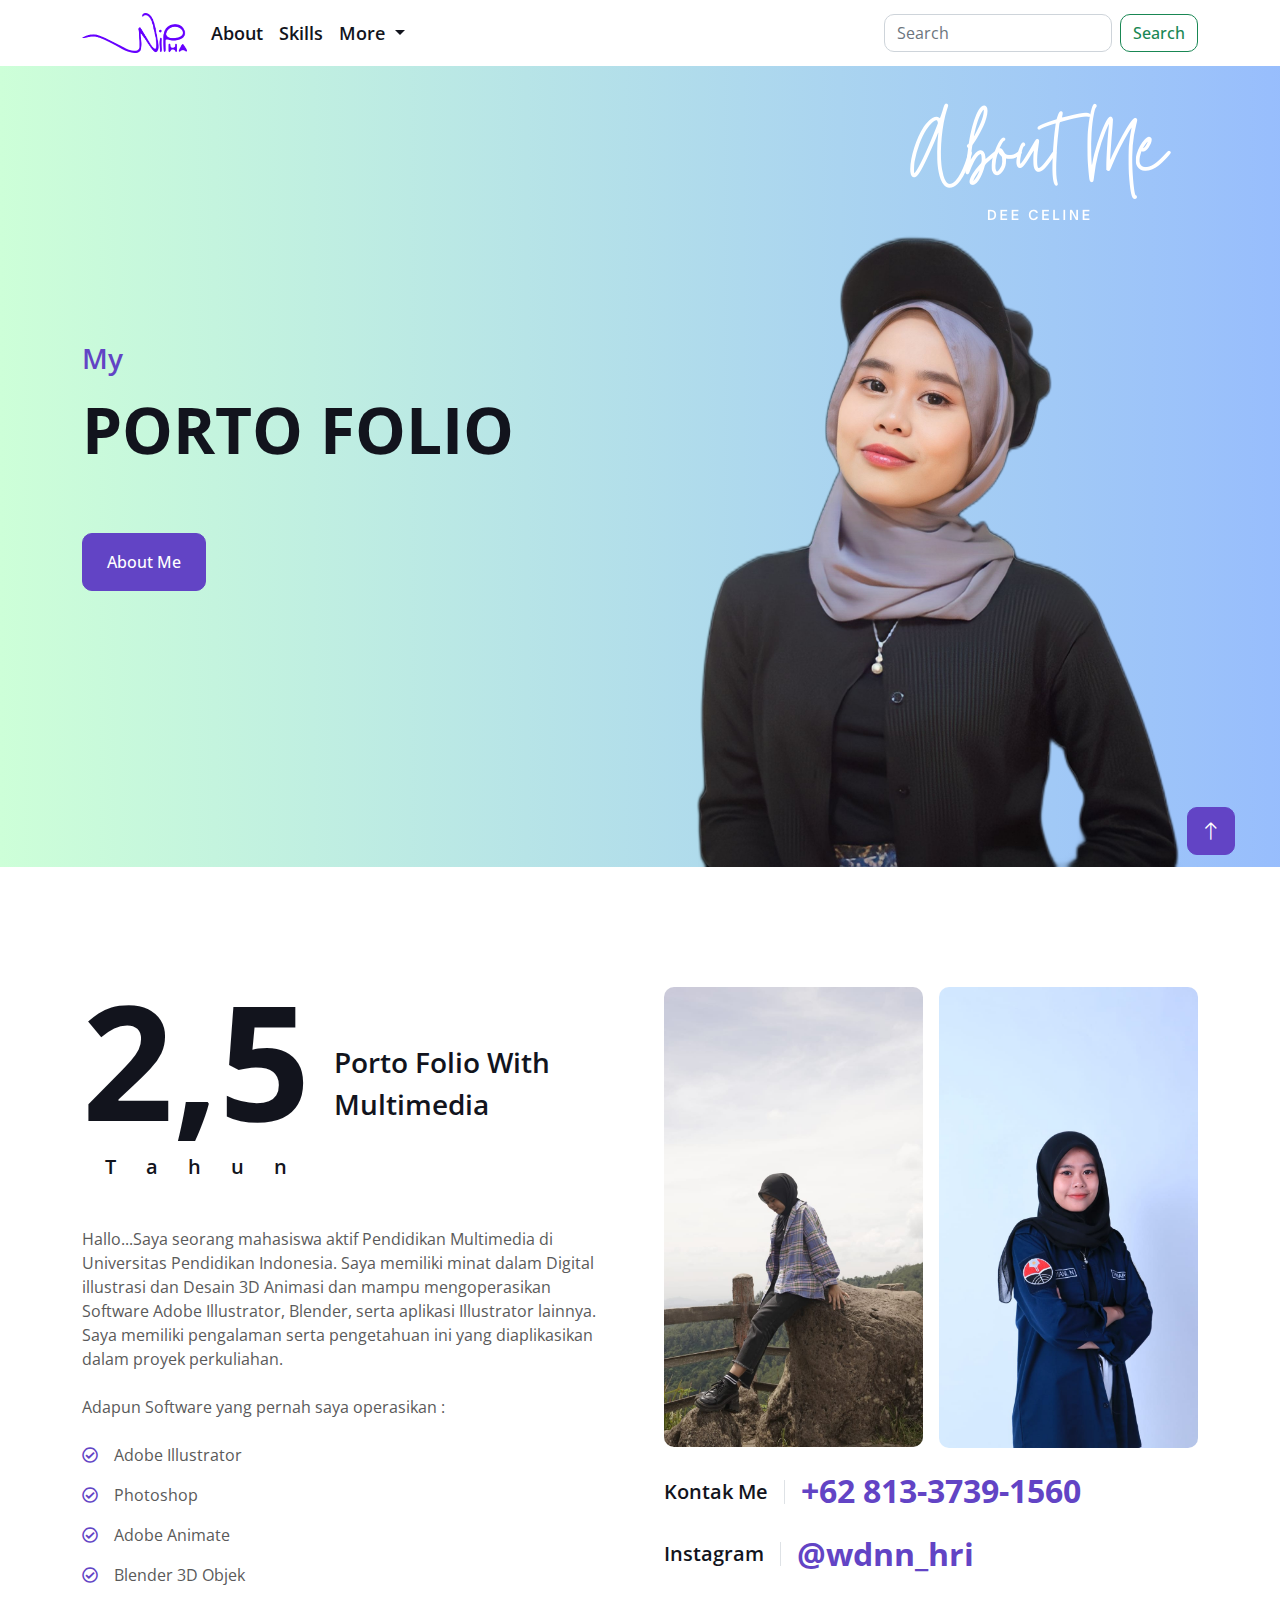
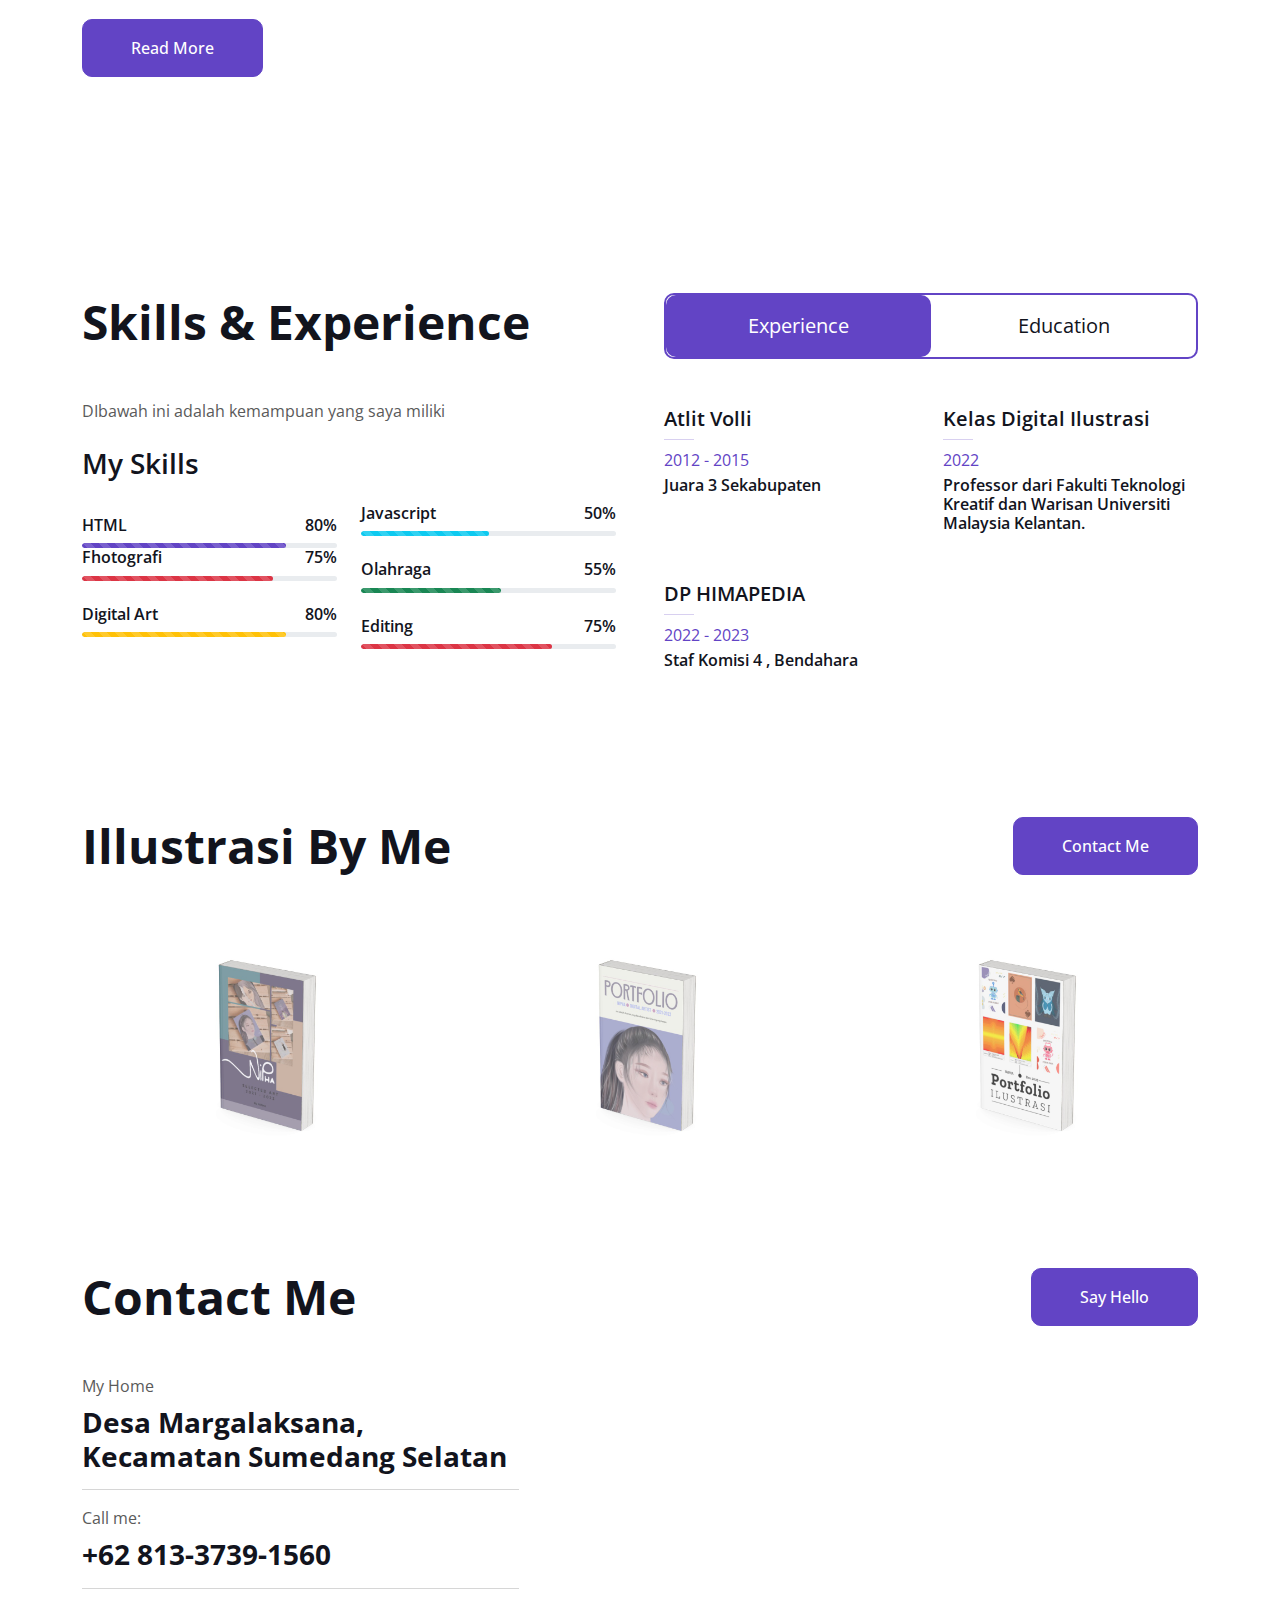
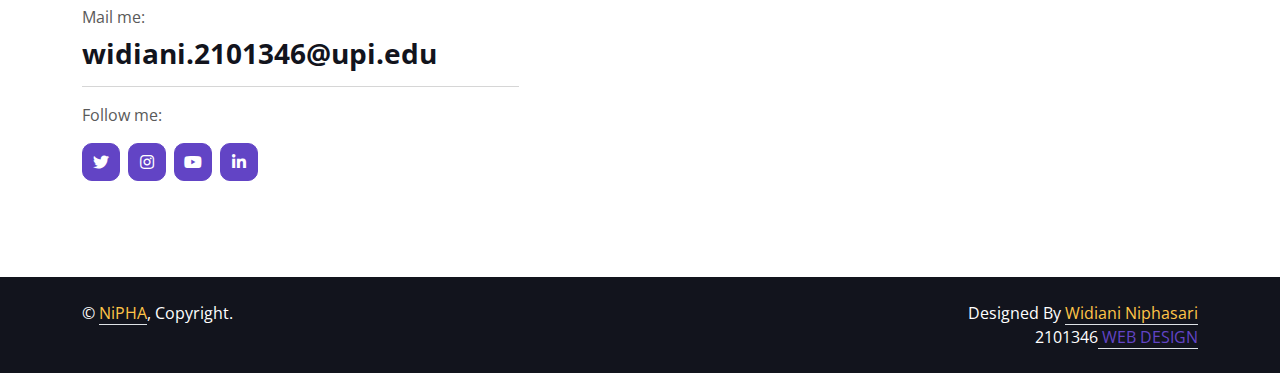
==== Desain Web.html @ c3474cd7 "portfolio" ====
<!DOCTYPE html>
<html>
<head>
  <!-- Required meta tags -->
    <meta charset="utf-8">
    <title>Hello </title>
    <!-- Required meta tags -->
    <meta content="width=device-width, initial-scale=1.0" name="viewport">
    <meta content="" name="keywords">
    <meta content="" name="description">

    <!-- Favicon -->
    <link href="img/favicon.ico" rel="icon">

    <!-- Google Web Fonts -->
    <link rel="preconnect" href="https://fonts.googleapis.com">
    <link rel="preconnect" href="https://fonts.gstatic.com" crossorigin>
    <link href="https://fonts.googleapis.com/css2?family=Open+Sans:wght@400;500;600;700;800&display=swap" rel="stylesheet"> 

    <!-- Icon Font Stylesheet -->
    <link href="https://cdnjs.cloudflare.com/ajax/libs/font-awesome/5.10.0/css/all.min.css" rel="stylesheet">
    <link href="https://cdn.jsdelivr.net/npm/bootstrap-icons@1.4.1/font/bootstrap-icons.css" rel="stylesheet">

    <!-- Libraries Stylesheet -->
    <link href="lib/animate/animate.min.css" rel="stylesheet">
    <link href="lib/lightbox/css/lightbox.min.css" rel="stylesheet">
    <link href="lib/owlcarousel/assets/owl.carousel.min.css" rel="stylesheet">

    <!-- Customized Bootstrap Stylesheet -->
    <link href="css/bootstrap.min.css" rel="stylesheet">

    <!-- Template Stylesheet -->
    <link href="css/style.css" rel="stylesheet">

    <!-- Bootstrap CSS -->
    <link href="C:\xampp1\htdocs\portfolio\css\bootstrap.min.css" rel="stylesheet">

</head>

<body data-bs-spy="scroll" data-bs-target=".navbar" data-bs-offset="51">

  <!-- Navbar Start -->

 <!--<nav  class="navbar navbar-expand-lg sticky-top " style="background : linear-gradient(#ccffff,#ffffff")> -->
  <nav  class="navbar navbar-expand-lg sticky-top" style="background :#FFFFFF">  
  <div class="container">
    <a class="navbar-brand" href="#home">
      <img src="img/Niphaaaa.png" width="105" height="40">
    </a>
    <button class="navbar-toggler" type="button" data-bs-toggle="collapse" data-bs-target="#navbarSupportedContent" aria-controls="navbarSupportedContent" aria-expanded="false" aria-label="Toggle navigation">
      <span class="navbar-toggler-icon"></span>
    </button>
    <div class="collapse navbar-collapse" id="navbarSupportedContent">
      <ul class="navbar-nav me-auto mb-0 mb-lg-0">
       
        <li class="nav-item">
          <a class="nav-link active" aria-current="page" href="#about">About</a>
        </li>
        <li class="nav-item">
          <a class="nav-link" href="#skill">Skills</a>
        </li>
        <li class="nav-item dropdown">
          <a class="nav-link dropdown-toggle" href="" role="button" data-bs-toggle="dropdown" aria-expanded="false">
            More
          </a>
          <ul class="dropdown-menu">        
            <li><a class="dropdown-item" href="Desain Web.html">Desain Web</a></li>
            <li><a class="dropdown-item" href="Fotografi.html">Fotografi</a></li>
            <li><a class="dropdown-item" href="Illustration.html">Illustrasi</a></li>
            <li><a class="dropdown-item" href="uiux.html">UI/UX</a></li>
          </ul>
        </li>
      </ul>
      <form class="d-flex" role="search">
        <input class="form-control me-2" type="search" placeholder="Search" aria-label="Search">
        <button class="btn btn-outline-success" type="submit">Search</button>
      </form>
    </div>
  </div>
</nav>

<!-- Navbar End -->


    <!-- Header Start -->
    <div class="container-fluid bg-light my-0 mt-0" id="home">
        <div class="container">
            <div class="row g-5 align-items-center">
                <div class="col-lg-6 py-6 pb-0 pt-lg-0">
                    <h3 class="text-primary mb-3">My</h3>
                    <h1 class="display-3 mb-3">PORTO FOLIO</h1>
                    <h2 class="typed-text-output d-inline"></h2>
                    <div class="d-flex align-items-center pt-5">
                        <a href="#about" class="btn btn-primary py-3 px-4 me-5">About Me</a>
                        </button>

                    </div>
                </div>
                <div class="col-lg-6">
                    <img class="img-fluid" src="img/me.png" alt="">
                </div>
            </div>
        </div>
    </div>
      
    <br>
    <!-- Header End -->
    

<!-- About Start -->
    <div class="container-xxl py-6" id="about">
        <div class="container">
            <div class="row g-5">
                <div class="col-lg-6 wow fadeInUp" data-wow-delay="0.1s">
                    <div class="d-flex align-items-center mb-5">
                        <div class="years flex-shrink-0 text-center me-4">
                            <h1 class="display-1 mb-0">2,5</h1>
                            <br>
                            <h5 class="mb-0">Tahun</h5>
                        </div>
                        <h3 class="lh-base mb-0">Porto Folio With Multimedia</h3>
                    </div>
                    <p class="mb-4">Hallo...Saya seorang mahasiswa aktif Pendidikan Multimedia di Universitas Pendidikan Indonesia. Saya memiliki minat dalam Digital illustrasi dan Desain 3D Animasi dan mampu mengoperasikan Software Adobe Illustrator, Blender, serta aplikasi Illustrator lainnya. Saya memiliki pengalaman serta pengetahuan ini yang diaplikasikan dalam proyek perkuliahan.</p>
                    <p class="mb-4">Adapun Software yang pernah saya operasikan : </p>
                    <p class="mb-3"><i class="far fa-check-circle text-primary me-3"></i>Adobe Illustrator</p>
                    <p class="mb-3"><i class="far fa-check-circle text-primary me-3"></i>Photoshop</p>
                    <p class="mb-3"><i class="far fa-check-circle text-primary me-3"></i>Adobe Animate</p>
                    <p class="mb-3"><i class="far fa-check-circle text-primary me-3"></i>Blender 3D Objek</p>
                    <a class="btn btn-primary py-3 px-5 mt-3" href="More.html">Read More</a> </button>
                </div>
                <div class="col-lg-6 wow fadeInUp" data-wow-delay="0.5s">
                    <div class="row g-3 mb-4">
                        <div class="col-sm-6">
                            <img class="img-fluid rounded" src="img/me3.jpg" alt="">
                        </div>
                        <div class="col-sm-6">
                            <img class="img-fluid rounded" src="img/me4.jpg" alt="">
                        </div>
                    </div>
                    <div class="d-flex align-items-center mb-3">
                        <h5 class="border-end pe-3 me-3 mb-0">Kontak Me</h5>
                        <h2 class="text-primary fw-bold mb-0" data-toggle="counter-up">+62 813-3739-1560</h2>
                    </div>
                    <p class="mb-4"></p>
                    <div class="d-flex align-items-center mb-3">
                        <h5 class="border-end pe-3 me-3 mb-0">Instagram </h5>
                        <h2 class="text-primary fw-bold mb-0" data-toggle="counter-up">@wdnn_hri</h2>
                    </div>
                    <p class="mb-0"></p>
                </div>
            </div>
        </div>
    </div>
    <br>
    <!-- About End -->

    <!-- Expertise Start -->
    <div class="container-xxl py-6 pb-5" id="skill">
        <div class="container">
            <div class="row g-5">
                <div class="col-lg-6 wow fadeInUp" data-wow-delay="0.1s">
                    <h1 class="display-5 mb-5">Skills & Experience</h1>
                    <p class="mb-4">DIbawah ini adalah kemampuan yang saya miliki</p>
                    <h3 class="mb-4">My Skills</h3>
                    
                  <!-- SKILLS START -->
                    <div class="row align-items-center">
                        <div class="col-md-6">
                            <div class="skill mb-4">
                                <div class="d-flex justify-content-between">
                                    <h6 class="font-weight-bold">HTML</h6>
                                    <h6 class="font-weight-bold">80%</h6>
                                </div>
                                   <div class="progress" role="progressbar" aria-label=" animated striped example " aria-valuenow="80" aria-valuemin="0" aria-valuemax="100">
                                 <div class="progress-bar progress-bar-striped progress-bar-animated" style="width: 80%"></div>
                            </div>

                             <div class="skill mb-4">
                                <div class="d-flex justify-content-between">
                                    <h6 class="font-weight-bold">Fhotografi</h6>
                                    <h6 class="font-weight-bold">75%</h6>
                                </div>
                                  <div class="progress" role="progressbar" aria-label="Danger Animated striped example" aria-valuenow="75" aria-valuemin="0" aria-valuemax="100">
                                 <div class="progress-bar progress-bar-striped progress-bar-animated bg-danger" style="width: 75%"></div>
                            </div>
                          </div>

                            <div class="skill mb-4">
                                <div class="d-flex justify-content-between">
                                    <h6 class="font-weight-bold">Digital Art</h6>
                                    <h6 class="font-weight-bold">80%</h6>
                                </div>
                                  <div class="progress" role="progressbar" aria-label="Warning Animated striped example" aria-valuenow="60" aria-valuemin="0" aria-valuemax="100">
                                 <div class="progress-bar progress-bar-striped progress-bar-animated bg-warning" style="width: 80%"></div>
                            </div>
                          </div>
                        </div>
                      </div>

                        <div class="col-md-6">
                            <div class="skill mb-4">
                                <div class="d-flex justify-content-between">
                                    <h6 class="font-weight-bold">Javascript</h6>
                                    <h6 class="font-weight-bold">50%</h6>
                                </div>
                                <div class="progress" role="progressbar" aria-label="info Animated striped example" aria-valuenow="50" aria-valuemin="0" aria-valuemax="100">
                                 <div class="progress-bar progress-bar-striped progress-bar-animated bg-info" style="width: 50%"></div>
                            </div>
                          </div>

                            <div class="skill mb-4">
                                <div class="d-flex justify-content-between">
                                    <h6 class="font-weight-bold">Olahraga</h6>
                                    <h6 class="font-weight-bold">55%</h6>
                                </div>
                               <div class="progress" role="progressbar" aria-label="Success Animated striped example" aria-valuenow="55" aria-valuemin="0" aria-valuemax="100">
                                 <div class="progress-bar progress-bar-striped progress-bar-animated bg-success" style="width: 55%"></div>
                            </div>
                          </div>

                            <div class="skill mb-4">
                                <div class="d-flex justify-content-between">
                                    <h6 class="font-weight-bold">Editing</h6>
                                    <h6 class="font-weight-bold">75%</h6>
                                </div>
                                <div class="progress" role="progressbar" aria-label="danger Animated striped example" aria-valuenow="75" aria-valuemin="0" aria-valuemax="100">
                                 <div class="progress-bar progress-bar-striped progress-bar-animated bg-danger" style="width: 75%"></div>
                            </div>
                          </div>
                        </div>
                    </div>
                </div>

                <!-- SKILLS END -->

                <div class="col-lg-6 wow fadeInUp" data-wow-delay="0.5s">
                    <ul class="nav nav-pills rounded border border-2 border-primary mb-5">
                        <li class="nav-item w-50">
                            <button class="nav-link w-100 py-3 fs-5 active" data-bs-toggle="pill" href="#tab-1">Experience</button>
                        </li>
                        <li class="nav-item w-50">
                            <button class="nav-link w-100 py-3 fs-5" data-bs-toggle="pill" href="#tab-2">Education</button>
                        </li>
                    </ul>

                    <!-- EXPERIENCE START -->
                    <div class="tab-content">
                        <div id="tab-1" class="tab-pane fade show p-0 active">
                            <div class="row gy-5 gx-4">
                                <div class="col-sm-6">
                                    <h5>Atlit Volli</h5>
                                    <hr class="text-primary my-2">
                                    <p class="text-primary mb-1">2012 - 2015</p>
                                    <h6 class="mb-0">Juara 3 Sekabupaten</h6>
                                </div>
                                <div class="col-sm-6">
                                    <h5>Kelas Digital Ilustrasi</h5>
                                    <hr class="text-primary my-2">
                                    <p class="text-primary mb-1">2022</p>
                                    <h6 class="mb-0">Professor dari Fakulti Teknologi Kreatif dan Warisan Universiti Malaysia Kelantan.</h6>
                                </div>
                                 <div class="col-sm-6">
                                    <h5>DP HIMAPEDIA</h5>
                                    <hr class="text-primary my-2">
                                    <p class="text-primary mb-1">2022 - 2023</p>
                                    <h6 class="mb-0">Staf Komisi 4 , Bendahara</h6>
                                </div>
                                 <div class="col-sm-6">
            
                                
                                </div>
                            </div>
                        </div>
                        <!-- EXPERIENCE END -->

                        <!-- EDUCATION STRART -->

                        <div id="tab-2" class="tab-pane fade show p-0">
                            <div class="row gy-5 gx-4">
                                <div class="col-sm-6">
                                    <h5>SD</h5>
                                    <hr class="text-primary my-2">
                                    <p class="text-primary mb-1">2009 - 2015</p>
                                    <h6 class="mb-0">MIN 2 Sumedang</h6>
                                </div>
                                <div class="col-sm-6">
                                    <h5>SMP</h5>
                                    <hr class="text-primary my-2">
                                    <p class="text-primary mb-1">2015 - 2018</p>
                                    <h6 class="mb-0">SMPN 7 Sumedang</h6>
                                </div>
                                <div class="col-sm-6">
                                    <h5>SMK</h5>
                                    <hr class="text-primary my-2">
                                    <p class="text-primary mb-1">2018 - 2021</p>
                                    <h6 class="mb-0">SMKN 2 Sumedang</h6>
                                </div>
                                <div class="col-sm-6">
                                    <h5>Pendidikan S1</h5>
                                    <hr class="text-primary my-2">
                                    <p class="text-primary mb-1">2021 - Sekarang</p>
                                    <h6 class="mb-0">Universitas Pendidikan Indonesia</h6>
                                </div>
                            </div>
                        </div>
                    </div>
                </div>
            </div>
        </div>
    </div>
     <!-- EDUCATION END -->

    <!-- Expertise End -->

    <!-- Skill Start -->
    <div class="container-xxl py-6 pb-5" id="friends">
        <div class="container">
            <div class="row g-5 mb-5 wow fadeInUp" data-wow-delay="0.1s">
                <div class="col-lg-6">
                    <h1 class="display-5 mb-0">Illustrasi By Me</h1>
                </div>
                <div class="col-lg-6 text-lg-end">
                    <a class="btn btn-primary py-3 px-5" href="#contact">Contact Me</a>
                </div>
            </div>
            <div class="row g-4">
                <div class="col-lg-4 col-md-6 wow fadeInUp" data-wow-delay="0.1s">
                    <div class="team-item position-relative">
                        <img class="img-fluid rounded" src="img/Il14.jpg" alt="">
                        <div class="team-text bg-white rounded-end p-4">
                            <div>
                                <a href="Illustration.html"><h5>Illustration 1</h5></a>
                                <span></span>
                            </div>
                            <i class="fa fa-arrow-right fa-2x text-primary"></i>
                        </div>
                    </div>
                </div>
              <!--  <div class="col-lg-4 col-md-6 wow fadeInUp" data-wow-delay="0.3s">
                    <div class="team-item position-relative">
                        <img class="img-fluid rounded" src="">
                        <div class="team-text bg-white rounded-end p-4">
                            <div>
                                <h5>Aset 2D Animasi</h5>
                                <span>Animasi Pendek By Me "Fall In Love"</span>
                            </div>
                            <i class="fa fa-arrow-right fa-2x text-primary"></i>
                        </div>
                    </div>
                </div> -->
                <div class="col-lg-4 col-md-6 wow fadeInUp" data-wow-delay="0.5s">
                    <div class="team-item position-relative">
                        <img class="img-fluid rounded" src="img/Il13.jpg" alt="">
                        <div class="team-text bg-white rounded-end p-4">
                            <div>
                                 <a href="Illustration.html"><h5>Illustration 2</h5></a>
                                <span></span>
                            </div>
                            <i class="fa fa-arrow-right fa-2x text-primary"></i>
                        </div>
                    </div>
                </div>
               <!-- <div class="col-lg-4 col-md-6 wow fadeInUp" data-wow-delay="0.3s">
                    <div class="team-item position-relative">
                        <img class="img-fluid rounded" src="img/Ilustrasi 6.png">
                        <div class="team-text bg-white rounded-end p-4">
                            <div>
                                <h5>Aset 2D Animasi</h5>
                                <span>Animasi Pendek By Me "Fall In Love"</span>
                            </div>
                            <i class="fa fa-arrow-right fa-2x text-primary"></i>
                        </div>
                    </div>
                </div> -->
               <div class="col-lg-4 col-md-6 wow fadeInUp" data-wow-delay="0.3s">
                    <div class="team-item position-relative">
                        <img class="img-fluid rounded" src="img/Il15.jpg">
                        <div class="team-text bg-white rounded-end p-4">
                            <div>
                              <a href="Illustration.html"></li><h5>Illustration 3</h5></a>
                                <span></span>
                            </div>
                            <i class="fa fa-arrow-right fa-2x text-primary"></i>
                        </div>
                    </div>
                </div>
              <!--  <div class="col-lg-4 col-md-6 wow fadeInUp" data-wow-delay="0.3s">
                    <div class="team-item position-relative">
                        <img class="img-fluid rounded" src="img/Ilustrasi 5.png">
                        <div class="team-text bg-white rounded-end p-4">
                            <div>
                                <h5>Aset 2D Animasi</h5>
                                <span>Animasi Pendek By Me "Fall In Love"</span>
                            </div>
                            <i class="fa fa-arrow-right fa-2x text-primary"></i>
                        </div>
                    </div>
                </div> -->
            </div>
        </div>
    </div>
    <!-- Skill End -->


    <!-- Contact Start -->
    <div class="container-xxl pb-5" id="contact">
        <div class="container py-5">
            <div class="row g-5 mb-5 wow fadeInUp" data-wow-delay="0.1s">
                <div class="col-lg-6">
                    <h1 class="display-5 mb-0">Contact Me</h1>
                </div>
                <div class="col-lg-6 text-lg-end">
                    <a class="btn btn-primary py-3 px-5" href="#home">Say Hello</a>
                </div>
            </div>
            <div class="row g-5">
                <div class="col-lg-5 col-md-6 wow fadeInUp" data-wow-delay="0.1s">
                    <p class="mb-2">My Home</p>
                    <h3 class="fw-bold">Desa Margalaksana, Kecamatan Sumedang Selatan</h3>
                    <hr class="w-100">
                    <p class="mb-2">Call me:</p>
                    <h3 class="fw-bold">+62 813-3739-1560</h3>
                    <hr class="w-100">
                    <p class="mb-2">Mail me:</p>
                    <h3 class="fw-bold">widiani.2101346@upi.edu</h3>
                    <hr class="w-100">
                    <p class="mb-2">Follow me:</p>
                    <div class="d-flex pt-2">
                        <a class="btn btn-square btn-primary me-2" href="https://twitter.com/wdnn_hri?t=mSB62Ij7a0ePgMWsCGzS3Q&s=09"><i class="fab fa-twitter"></i></a>
                        <a class="btn btn-square btn-primary me-2" href="https://www.instagram.com/wdnn_hri/"><i class="fab fa-instagram"></i></a>
                        <a class="btn btn-square btn-primary me-2" href="https://www.youtube.com/feed/library"><i class="fab fa-youtube"></i></a>
                        <a class="btn btn-square btn-primary me-2" href="https://www.linkedin.com/feed/"><i class="fab fa-linkedin-in"></i></a>
                    </div>
                </div>
              </div>
            </div>
    </div>
    <!-- Contact End -->


<!-- Copyright Start -->
    <div class="container-fluid bg-dark text-white py-4">
            <div class="container">
                <div class="row">
                    <div class="col-md-6 text-center text-md-start mb-3 mb-md-0">
                        &copy; <a class="border-bottom text-secondary" href="#">NiPHA</a>, Copyright.
                    </div>
                    <div class="col-md-6 text-center text-md-end">
                        Designed By <a class="border-bottom text-secondary" href="https://htmlcodex.com">Widiani Niphasari</a>
                        <br>2101346<a class="border-bottom" href="" target="_blank"> WEB DESIGN</a>
                    </div>
                </div>
            </div>
        </div>
    </div>
    <!-- Copyright End -->


    <!-- Back to Top -->
    <a href="#" class="btn btn-lg btn-primary btn-lg-square back-to-top"><i class="bi bi-arrow-up"></i></a>


    <!-- JavaScript Libraries -->
    <script src="https://code.jquery.com/jquery-3.4.1.min.js"></script>
    <script src="https://cdn.jsdelivr.net/npm/bootstrap@5.0.0/dist/js/bootstrap.bundle.min.js"></script>
    <script src="lib/wow/wow.min.js"></script>
    <script src="lib/easing/easing.min.js"></script>
    <script src="lib/waypoints/waypoints.min.js"></script>
    <script src="lib/typed/typed.min.js"></script>
    <script src="lib/counterup/counterup.min.js"></script>
    <script src="lib/owlcarousel/owl.carousel.min.js"></script>
    <script src="lib/isotope/isotope.pkgd.min.js"></script>
    <script src="lib/lightbox/js/lightbox.min.js"></script>

    <!-- Template Javascript -->
    <script src="js/main.js"></script>
</body>

</html>
---- css/style.css ----
:root {
    --primary: #6244C5;
    --secondary: #FFC448;
    --light: #FAFAFB;
    --dark: #12141D;
}

.back-to-top {
    position: fixed;
    display: none;
    right: 45px;
    bottom: 45px;
    z-index: 99;
}

.my-6 {
    margin-top: 6rem;
    margin-bottom: 6rem;
}

.py-6 {
    padding-top: 6rem;
    padding-bottom: 6rem;
}


/*** Button ***/
.btn {
    font-weight: 500;
    transition: .5s;
}

.btn.btn-primary,
.btn.btn-secondary {
    color: #FFFFFF;
}

.btn-square {
    width: 38px;
    height: 38px;
}

.btn-sm-square {
    width: 32px;
    height: 32px;
}

.btn-lg-square {
    width: 48px;
    height: 48px;
}

.btn-square,
.btn-sm-square,
.btn-lg-square {
    padding: 0;
    display: flex;
    align-items: center;
    justify-content: center;
    font-weight: normal;
}


/*** Navbar ***/
.navbar.fixed-top {
    display: none;
    transition: .5s;
}

.navbar .navbar-nav .nav-link {
    padding: px px;
    color: var(--dark);
    font-size: 18px;
    font-weight: 600;
    outline: none;
}

.navbar .navbar-nav .nav-link:hover,
.navbar .navbar-nav .nav-link.active {
    color: var(--primary);
}

@media (max-width: 991.98px) {
    .navbar .navbar-nav .nav-link  {
        padding: 5px 0;
    }
}


#home {
    margin-bottom: 0rem;
    background: url(../img/bggg.png);
}

.typed-cursor {
    font-size: 30px;
    color: var(--dark);
}

@keyframes pulse-border {
    0% {
        transform: translateX(-50%) translateY(-50%) translateZ(0) scale(1);
        opacity: 1;
    }

    100% {
        transform: translateX(-50%) translateY(-50%) translateZ(0) scale(2);
        opacity: 0;
    }
}


/*** Header ***/
#home {
    margin-bottom: 10rem;
}

.typed-cursor {
    font-size: 30px;
    color: var(--dark);
}


.btn-play {
    position: relative;
    display: block;
    box-sizing: content-box;
    width: 16px;
    height: 26px;
    border-radius: 100%;
    border: none;
    outline: none !important;
    padding: 18px 20px 20px 28px;
    background: var(--primary);
}

.btn-play:before {
    content: "";
    position: absolute;
    z-index: 0;
    left: 50%;
    top: 50%;
    transform: translateX(-50%) translateY(-50%);
    display: block;
    width: 60px;
    height: 60px;
    background: var(--primary);
    border-radius: 100%;
    animation: pulse-border 1500ms ease-out infinite;
}

.btn-play:after {
    content: "";
    position: absolute;
    z-index: 1;
    left: 50%;
    top: 50%;
    transform: translateX(-50%) translateY(-50%);
    display: block;
    width: 60px;
    height: 60px;
    background: #FFFFFF;
    border-radius: 100%;
    transition: all 200ms;
}



/*** About ***/
#about .years .display-1 {
    font-size: 10rem;
    line-height: 9rem;
}

#about .years h5 {
    letter-spacing: 30px;
    margin-right: -30px;
}


/*** Skills ***/
#skill .progress {
    height: 5px;
    border-radius: 5px;
}

#skill .progress .progress-bar {
    width: 0px;
    border-radius: 5px;
   
}

#skill .nav-pills .nav-link {
    color: var(--dark);
}

#skill .nav-pills .nav-link.active {
    color: #FFFFFF;
}

#skill .tab-content hr {
    width: 30px;
}


/*** Service ***/
.service-item .bg-icon {
    width: 100px;
    height: 100px;
    display: flex;
    align-items: center;
    justify-content: center;
    background: url(../img/bg-icon.png) center center no-repeat;
    background-size: cover;
}


/*** Project Portfolio ***/
#portfolio-flters li {
    display: inline-block;
    font-weight: 500;
    color: var(--dark);
    cursor: pointer;
    transition: .5s;
    border-bottom: 2px solid transparent;
}

#portfolio-flters li:hover,
#portfolio-flters li.active {
    color: var(--primary);
    border-color: var(--primary);
}

.portfolio-img {
    position: relative;
}

.portfolio-btn {
    position: absolute;
    width: 100%;
    height: 100%;
    top: 0;
    left: 0;
    background: rgba(98, 68, 197, .9);
    display: flex;
    align-items: flex-end;
    justify-content: flex-start;
    padding: 30px;
    padding-bottom: 100px !important;
    opacity: 0;
    transition: .5s;
}

.portfolio-item:hover .portfolio-btn {
    opacity: 1;
    padding-bottom: 30px !important;
}


/*** Team ***/
.team-item img {
    transition: .5s;
}

.team-item:hover img {
    opacity: .7;
}

.team-item .team-text {
    position: absolute;
    left: 0;
    right: 60px;
    bottom: 30px;
    display: flex;
    align-items: center;
    justify-content: space-between;
    opacity: 0;
    transition: .5s;
}

.team-item:hover .team-text {
    right: 30px;
    opacity: 1;
}

.team-item .team-text div {
    transition: .5s;
}

.team-item:hover .team-text div {
    margin-left: 30px;
}


/*** Testimonial ***/
.testimonial-left,
.testimonial-right {
    position: relative;
}

.testimonial-left img,
.testimonial-right img {
    position: absolute;
    padding: 5px;
    border: 1px solid var(--secondary);
    border-radius: 70px;
}

.testimonial-left img:nth-child(1),
.testimonial-right img:nth-child(3) {
    width: 70px;
    height: 70px;
    top: 10%;
    left: 50%;
    transform: translateX(-50%);
}

.testimonial-left img:nth-child(2),
.testimonial-right img:nth-child(2) {
    width: 60px;
    height: 60px;
    top: 50%;
    left: 10%;
    transform: translateY(-50%);
}

.testimonial-left img:nth-child(3),
.testimonial-right img:nth-child(1) {
    width: 50px;
    height: 50px;
    bottom: 10%;
    right: 10%;
}

.testimonial-carousel .owl-item img {
    width: 120px;
    height: 120px;
}

.testimonial-carousel .testimonial-icon {
    position: absolute;
    width: 40px;
    height: 40px;
    left: 50%;
    bottom: -15px;
    transform: translateX(-50%);
    display: flex;
    align-items: center;
    justify-content: center;
    background: #FFFFFF;
    border: 1px solid var(--secondary);
    border-radius: 60px;
}

.testimonial-carousel .owl-dots {
    height: 40px;
    margin-top: 25px;
    display: flex;
    align-items: center;
    justify-content: center;
}

.testimonial-carousel .owl-dot {
    position: relative;
    display: inline-block;
    margin: 0 5px;
    width: 30px;
    height: 30px;
    background: #FFFFFF;
    border: 2px solid var(--secondary);
    border-radius: 30px;
    transition: .5s;
}

.testimonial-carousel .owl-dot::after {
    position: absolute;
    content: "";
    width: 16px;
    height: 16px;
    top: 5px;
    left: 5px;
    border-radius: 16px;
    background: var(--secondary);
    transition: .5s;
}

.testimonial-carousel .owl-dot.active::after {
    background: var(--primary);
}
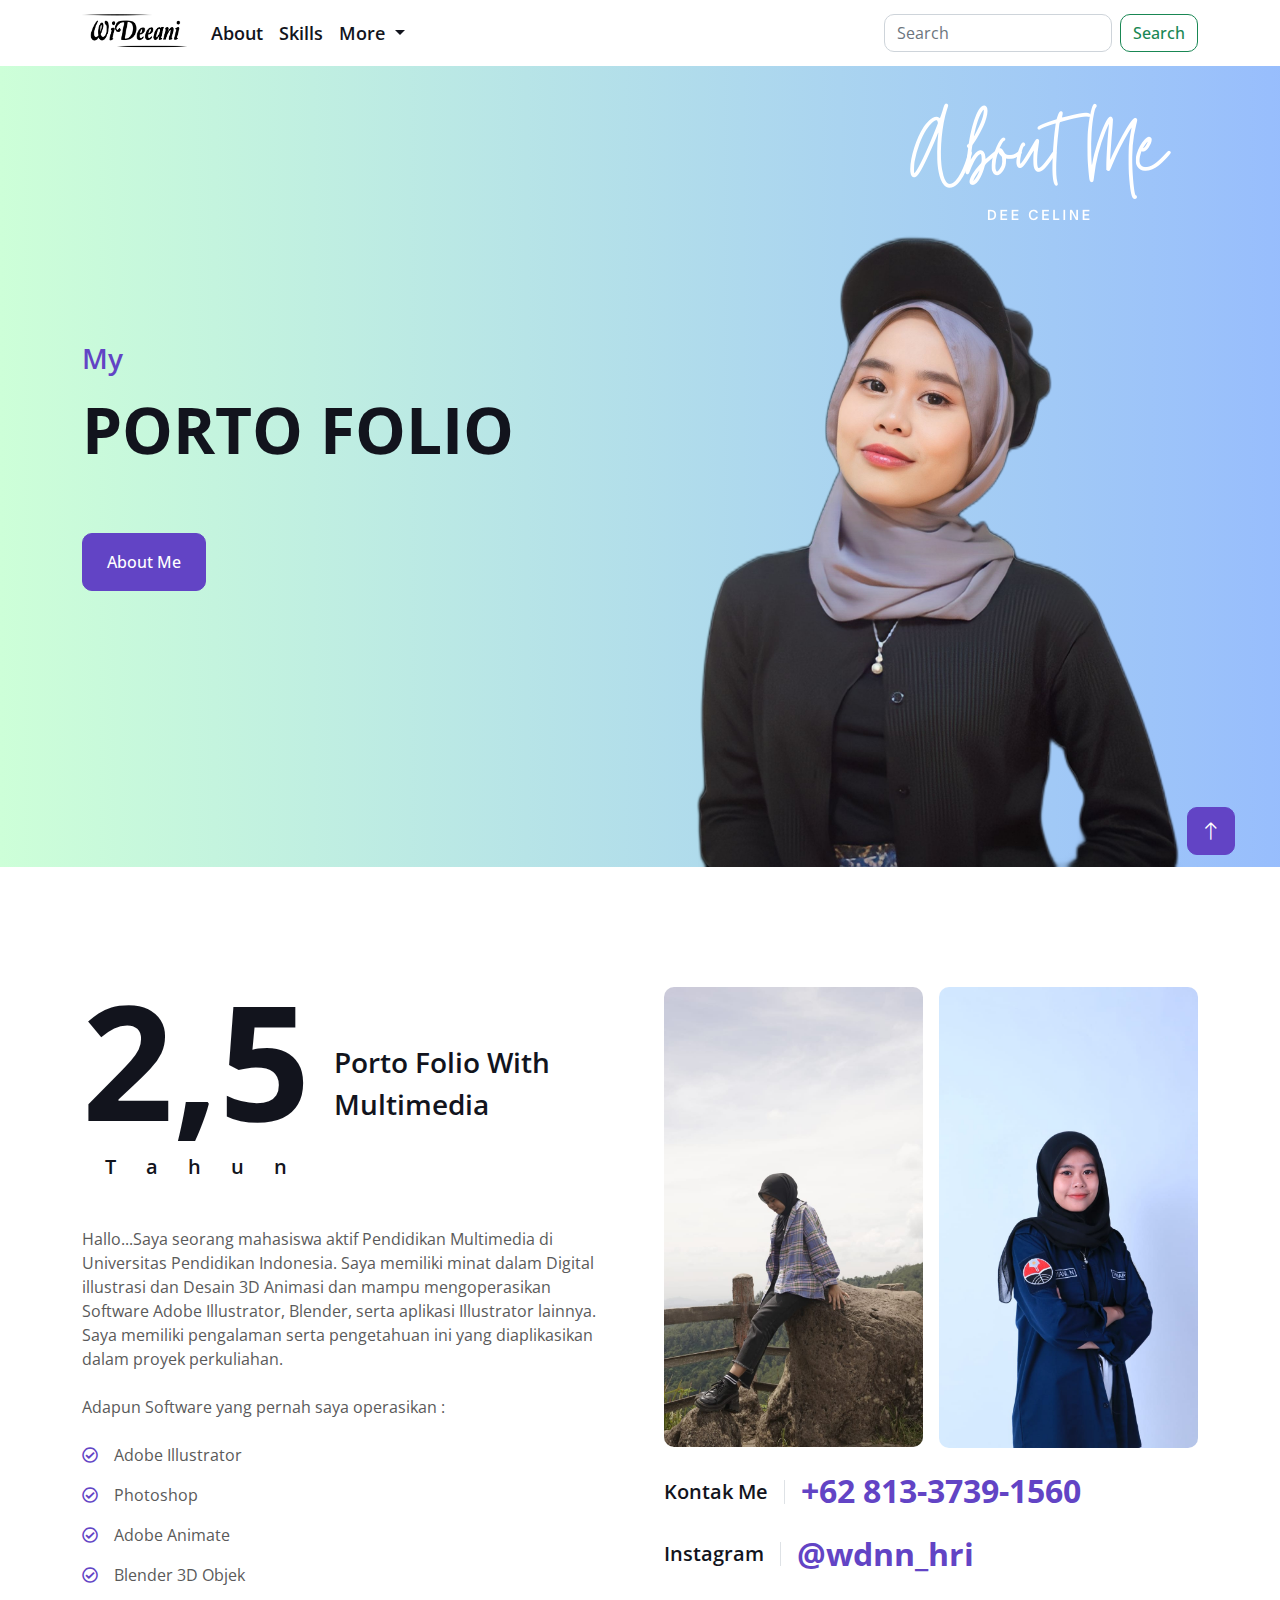
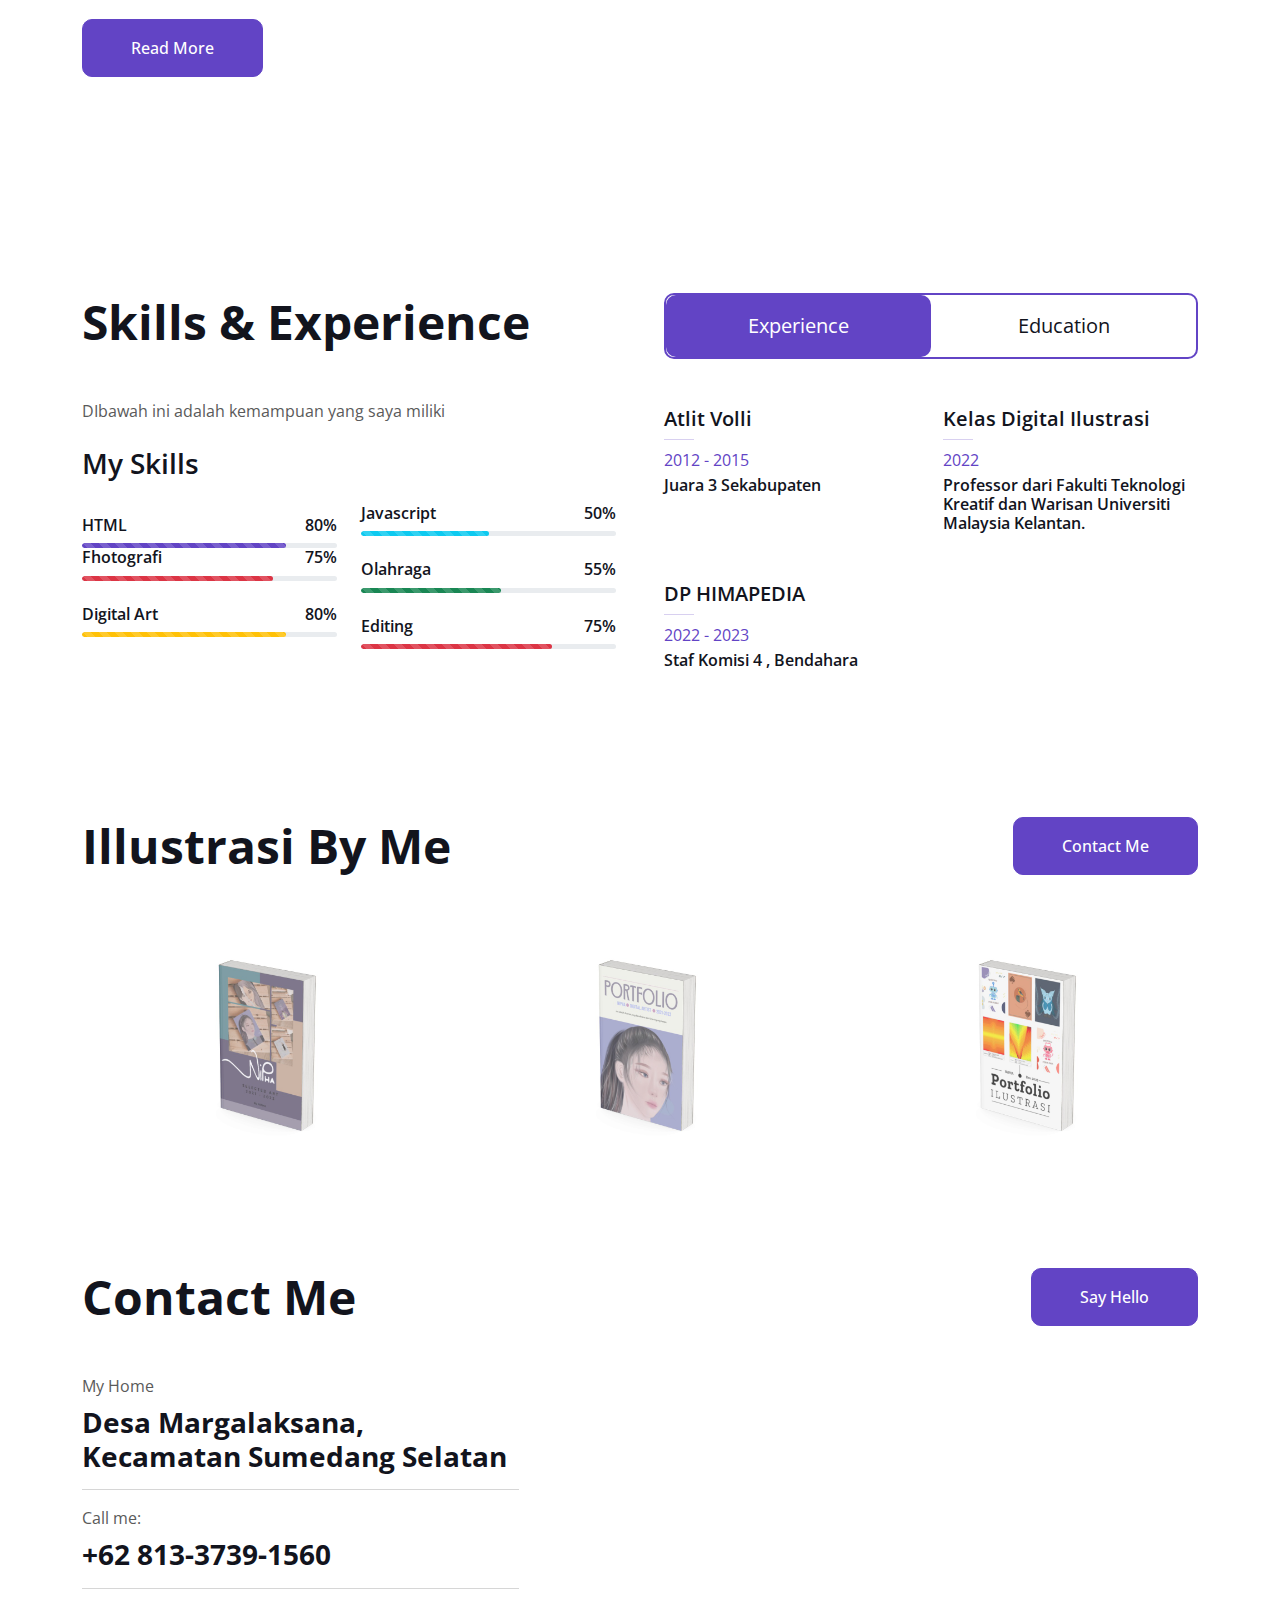
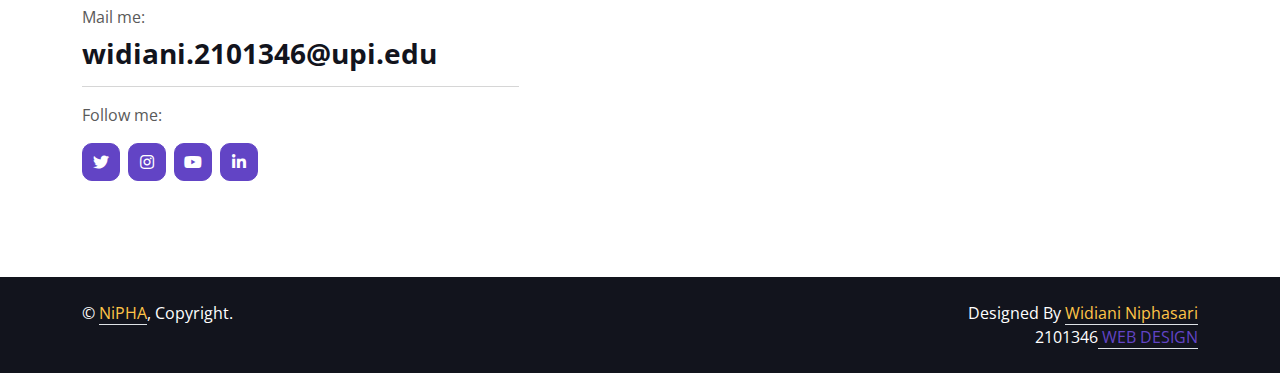
==== commit d1c14513: "Update Desain Web.html" ====
--- a/Desain Web.html
+++ b/Desain Web.html
@@ -45,7 +45,7 @@
   <nav  class="navbar navbar-expand-lg sticky-top" style="background :#FFFFFF">  
   <div class="container">
     <a class="navbar-brand" href="#home">
-      <img src="img/Niphaaaa.png" width="105" height="40">
+      <img src="img/wiwi.png" width="105" height="40">
     </a>
     <button class="navbar-toggler" type="button" data-bs-toggle="collapse" data-bs-target="#navbarSupportedContent" aria-controls="navbarSupportedContent" aria-expanded="false" aria-label="Toggle navigation">
       <span class="navbar-toggler-icon"></span>
@@ -476,4 +476,4 @@
     <script src="js/main.js"></script>
 </body>
 
-</html>+</html>
